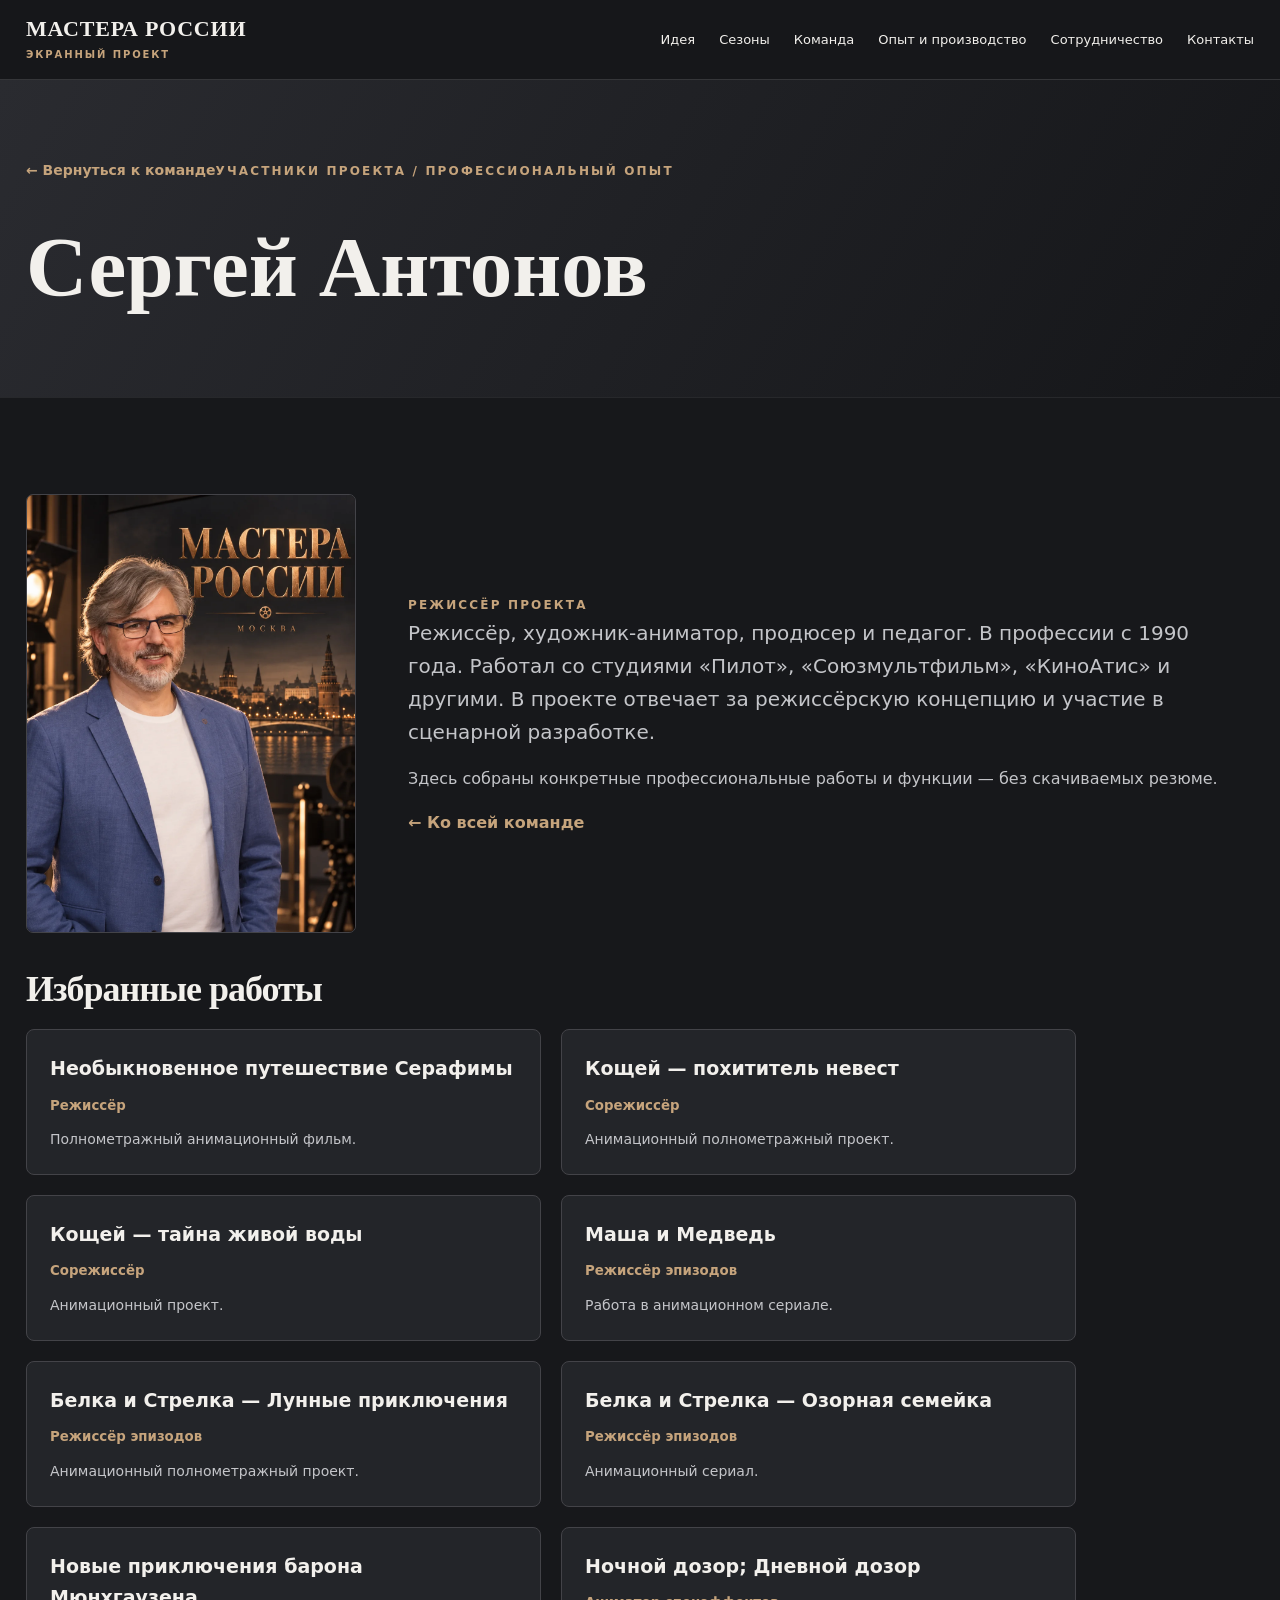
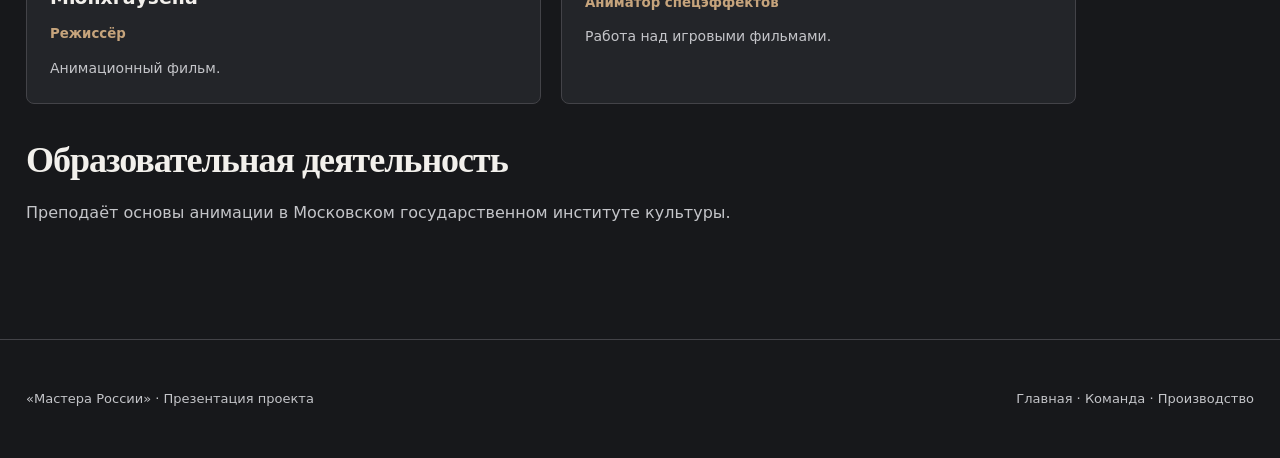
==== antonov.html @ 5db394ca "Initial commit" ====
<!doctype html><html lang="ru"><head><meta charset="utf-8"><meta name="viewport" content="width=device-width,initial-scale=1"><meta name="theme-color" content="#17181b"><meta name="description" content="Мастера России — многосезонный экранный проект о людях, командах и будущем России."><title>Сергей Антонов | Мастера России</title><link rel="stylesheet" href="style.css"></head><body><header class="header"><div class="wrap header-inner"><a class="logo" href="index.html">МАСТЕРА РОССИИ<small>ЭКРАННЫЙ ПРОЕКТ</small></a><button class="menu" type="button" aria-expanded="false" aria-label="Открыть меню">☰ Меню</button><nav class="navlinks" aria-label="Разделы сайта"><a href="index.html#idea">Идея</a><a href="index.html#seasons">Сезоны</a><a href="index.html#team">Команда</a><a href="production.html">Опыт и производство</a><a href="index.html#collaboration">Сотрудничество</a><a href="index.html#contacts">Контакты</a></nav></div></header><main><section class="page-head"><div class="wrap"><a class="back" href="index.html#team">← Вернуться к команде</a><span class="eyebrow">Участники проекта / Профессиональный опыт</span><h1>Сергей Антонов</h1></div></section><section class="section"><div class="wrap"><div class="biohero"><img src="assets/antonov.webp" alt="Сергей Антонов"><div><span class="eyebrow">Режиссёр проекта</span><p class="lead">Режиссёр, художник-аниматор, продюсер и педагог. В профессии с 1990 года. Работал со студиями «Пилот», «Союзмультфильм», «КиноАтис» и другими. В проекте отвечает за режиссёрскую концепцию и участие в сценарной разработке.</p><p>Здесь собраны конкретные профессиональные работы и функции — без скачиваемых резюме.</p><a href="index.html#team" class="textlink">← Ко всей команде</a></div></div><div class="biobody"><h2>Избранные работы</h2><div class="credits"><article class="credit"><h3>Необыкновенное путешествие Серафимы</h3><small>Режиссёр</small><p>Полнометражный анимационный фильм.</p></article><article class="credit"><h3>Кощей — похититель невест</h3><small>Сорежиссёр</small><p>Анимационный полнометражный проект.</p></article><article class="credit"><h3>Кощей — тайна живой воды</h3><small>Сорежиссёр</small><p>Анимационный проект.</p></article><article class="credit"><h3>Маша и Медведь</h3><small>Режиссёр эпизодов</small><p>Работа в анимационном сериале.</p></article><article class="credit"><h3>Белка и Стрелка — Лунные приключения</h3><small>Режиссёр эпизодов</small><p>Анимационный полнометражный проект.</p></article><article class="credit"><h3>Белка и Стрелка — Озорная семейка</h3><small>Режиссёр эпизодов</small><p>Анимационный сериал.</p></article><article class="credit"><h3>Новые приключения барона Мюнхгаузена</h3><small>Режиссёр</small><p>Анимационный фильм.</p></article><article class="credit"><h3>Ночной дозор; Дневной дозор</h3><small>Аниматор спецэффектов</small><p>Работа над игровыми фильмами.</p></article></div><h2>Образовательная деятельность</h2><p>Преподаёт основы анимации в Московском государственном институте культуры.</p></div></div></section></main><footer class="footer"><div class="wrap"><span>«Мастера России» · Презентация проекта</span><span><a href="index.html">Главная</a> · <a href="index.html#team">Команда</a> · <a href="production.html">Производство</a></span></div></footer><script src="script.js"></script></body></html>
---- style.css ----
:root{--bg:#17181b;--deep:#101114;--card:#222428;--line:#434348;--text:#f2f0ec;--muted:#c4c5c9;--bronze:#c6a47c;--silver:#c9cdd2;--max:1240px}*{box-sizing:border-box}html{scroll-behavior:smooth}body{margin:0;background:var(--bg);color:var(--text);font:16px/1.65 system-ui,-apple-system,"Segoe UI",Arial,sans-serif}a{color:inherit;text-decoration:none}button{font:inherit}img{display:block;max-width:100%}.wrap{width:min(var(--max),calc(100% - 52px));margin-inline:auto}p{margin:0 0 17px;color:var(--muted)}h1,h2,h3{margin:0;font-weight:650}h1,h2,.name,.display{font-family:Georgia,"Times New Roman",serif}h2{font-size:clamp(34px,5vw,62px);line-height:1.09;letter-spacing:-.028em;margin:10px 0 22px}.eyebrow{color:var(--bronze);font-weight:750;letter-spacing:.18em;text-transform:uppercase;font-size:12px}.header{position:sticky;top:0;z-index:30;background:#17181bf2;backdrop-filter:blur(15px);border-bottom:1px solid #ffffff22}.header-inner{display:flex;align-items:center;justify-content:space-between;min-height:79px;gap:22px}.logo{font:750 22px/1.1 Georgia,serif;letter-spacing:.035em}.logo small{display:block;font:600 10px/1.4 system-ui,sans-serif;letter-spacing:.19em;color:var(--bronze);margin-top:7px}.navlinks{display:flex;gap:24px;align-items:center;font-size:13px}.navlinks a:hover,.textlink:hover{color:var(--bronze)}.menu{display:none;background:transparent;border:1px solid #777;color:#fff;padding:9px 14px;border-radius:5px}.hero{min-height:700px;display:grid;align-items:center;position:relative;background:linear-gradient(90deg,rgba(14,15,18,.96) 0%,rgba(14,15,18,.85) 51%,rgba(14,15,18,.55)),url('assets/cover.webp') center 41%/cover}.hero-content{padding:110px 0 120px;max-width:900px}.hero h1{font-size:clamp(65px,10vw,146px);line-height:.91;letter-spacing:-.055em;margin:25px 0 36px}.motto{font:500 clamp(27px,4vw,49px)/1.18 Georgia,serif;max-width:900px}.hero-sub{max-width:780px;margin-top:24px;font-size:18px}.buttons{display:flex;gap:12px;flex-wrap:wrap;margin-top:29px}.btn{display:inline-flex;align-items:center;justify-content:center;padding:13px 23px;border:1px solid var(--bronze);border-radius:4px;background:var(--bronze);color:#151516;font-weight:750;font-size:14px}.btn.ghost{background:transparent;color:var(--text)}.btn:hover{filter:brightness(1.12)}.section{padding:96px 0;border-top:1px solid #ffffff12}.section.dark{background:var(--deep)}.intro{max-width:880px;font-size:clamp(18px,2vw,23px);line-height:1.62}.three{display:grid;grid-template-columns:repeat(3,minmax(0,1fr));gap:20px;margin-top:38px}.panel{padding:27px;background:var(--card);border:1px solid var(--line);border-radius:8px}.panel h3{font-size:22px;margin-bottom:12px;line-height:1.25}.panel .n{font:24px Georgia,serif;color:var(--bronze);margin-bottom:18px}.section-top{max-width:850px;margin-bottom:32px}.linkline{margin-top:23px}.textlink{color:var(--bronze);font-weight:700}.idea-layout{display:grid;grid-template-columns:1.15fr .85fr;gap:60px;align-items:center}.concept-visual{max-width:430px;margin-inline:auto}.concept-visual img{width:100%;height:auto;border:1px solid #555;border-radius:8px}.caption{font-size:12px;color:#aeb1b6;margin-top:10px}.team{display:grid;grid-template-columns:repeat(3,minmax(0,1fr));gap:22px}.member{background:var(--card);border:1px solid var(--line);border-radius:9px;overflow:hidden;display:flex;flex-direction:column}.member picture img,.member>img{width:100%;height:auto;aspect-ratio:3/4;object-fit:contain;background:#292b30}.member-body{padding:23px;display:flex;flex-direction:column;flex:1}.member .name{font-size:27px;line-height:1.1;margin:7px 0 12px}.member .role{font-size:12px;font-weight:750;letter-spacing:.05em;text-transform:uppercase;color:var(--bronze)}.member p{font-size:14px;flex:1}.member a{color:var(--bronze);font-weight:750;margin-top:9px}.avatar-empty{aspect-ratio:3/4;background:radial-gradient(ellipse at 50% 23%,#424449,#24262a 65%);display:flex;justify-content:center;align-items:center;color:#c1c1c3;font:italic 60px Georgia,serif}.experience{display:grid;grid-template-columns:1fr 1fr;gap:22px}.detail{padding:26px;background:#222428;border:1px solid var(--line);border-radius:8px}.detail h3{margin:0 0 12px;font-size:23px}.collab{border-left:3px solid var(--bronze);padding-left:25px;font-size:22px;max-width:810px}.footer{padding:48px 0;border-top:1px solid var(--line);color:var(--muted);font-size:13px}.footer .wrap{display:flex;justify-content:space-between;gap:20px;flex-wrap:wrap}.page-head{background:linear-gradient(120deg,#2a2b30,#151619);padding:77px 0 70px}.page-head h1{font-size:clamp(46px,7vw,85px);line-height:1.03;margin:15px 0}.back{font-weight:700;color:var(--bronze);font-size:14px;display:inline-block;margin-bottom:27px}.biohero{display:grid;grid-template-columns:330px 1fr;gap:52px;align-items:center}.biohero img{width:100%;height:auto;border:1px solid var(--line);border-radius:7px}.biohero .lead{font-size:20px;max-width:800px}.biobody{max-width:1050px}.biobody h2{font-size:36px;margin:37px 0 20px}.biobody li{color:var(--muted);margin:8px 0}.biobody ul{padding-left:22px}.credits{display:grid;grid-template-columns:1fr 1fr;gap:20px}.credit{padding:23px;border:1px solid var(--line);border-radius:8px;background:#232529}.credit h3{font-size:19px;margin:0 0 7px}.credit small{color:var(--bronze);font-weight:650}.credit p{font-size:14px;margin:10px 0 0}.wide-slide{display:block;width:min(560px,100%);height:auto;margin:32px auto;border-radius:7px;border:1px solid #4b4c50}.production-placeholder{border:1px dashed #8c795f;background:#242326;padding:36px;border-radius:8px;margin-top:25px}.production-placeholder h3{margin-bottom:10px}.rail{display:flex;gap:20px;overflow-x:auto;scroll-snap-type:x mandatory;padding-bottom:15px}.rail a{flex:0 0 min(320px,75vw);scroll-snap-align:start}.rail img{height:auto;width:100%;border-radius:6px;border:1px solid #555}.rail span{display:block;font-size:13px;color:var(--muted);margin-top:8px}table{border-collapse:collapse;width:100%}td,th{text-align:left;border-bottom:1px solid var(--line);padding:17px 8px;vertical-align:top}th{color:var(--bronze)}td{color:var(--muted)}@media(max-width:950px){.team{grid-template-columns:repeat(2,minmax(0,1fr))}.idea-layout,.biohero{grid-template-columns:1fr}.biohero img{max-width:350px}.three{grid-template-columns:1fr}.hero{min-height:630px}}@media(max-width:720px){.wrap{width:calc(100% - 34px)}.header-inner{min-height:72px}.logo{font-size:18px}.menu{display:block}.navlinks{display:none;position:absolute;top:72px;left:0;right:0;padding:22px;background:#202124;flex-direction:column;align-items:stretch;border-bottom:1px solid var(--line)}.navlinks.open{display:flex}.section{padding:60px 0}.hero{min-height:620px;background-position:center}.hero-content{padding:85px 0}.hero h1{font-size:clamp(52px,15vw,78px)}.motto{font-size:clamp(25px,6.5vw,38px)}.team,.experience,.credits{grid-template-columns:1fr}.team{max-width:500px;margin:auto}.member-body{padding:21px}.page-head{padding:52px 0}.biohero{gap:24px}.collab{font-size:19px}}@media(prefers-reduced-motion:reduce){html{scroll-behavior:auto}}
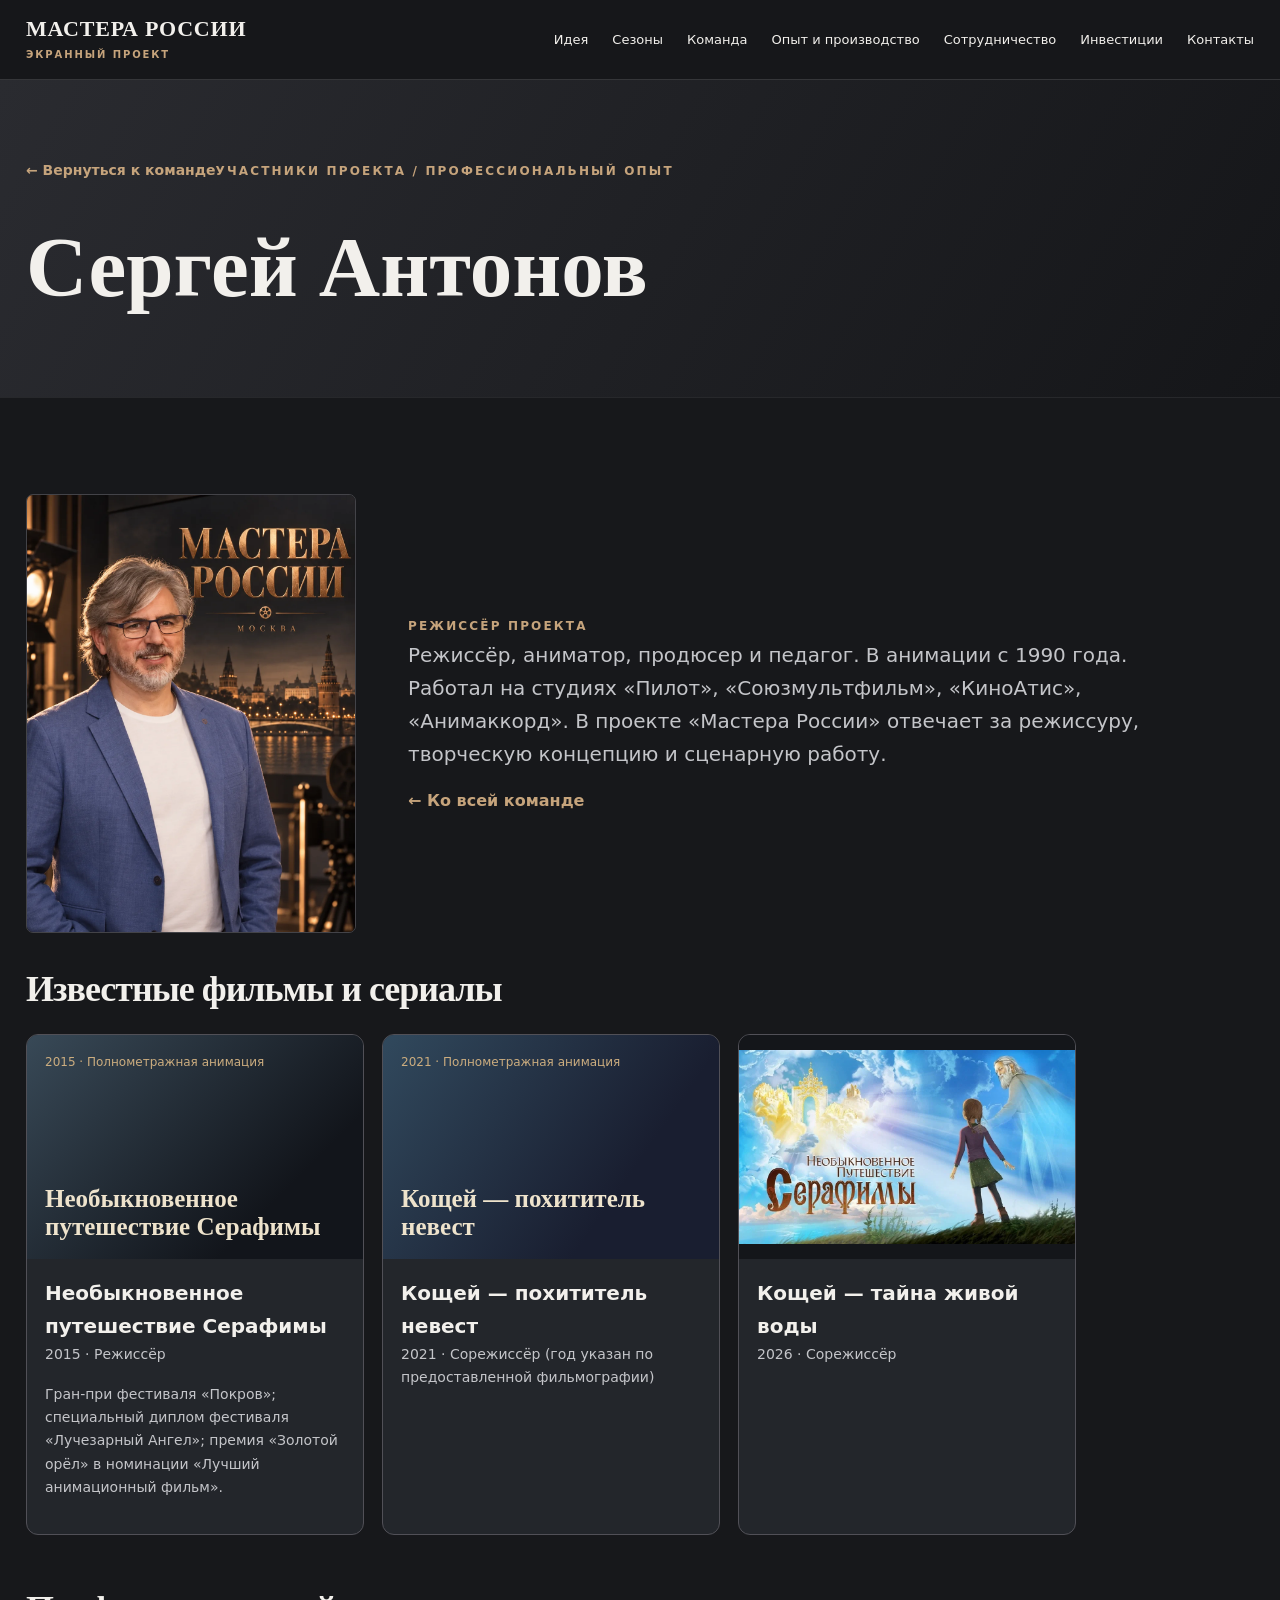
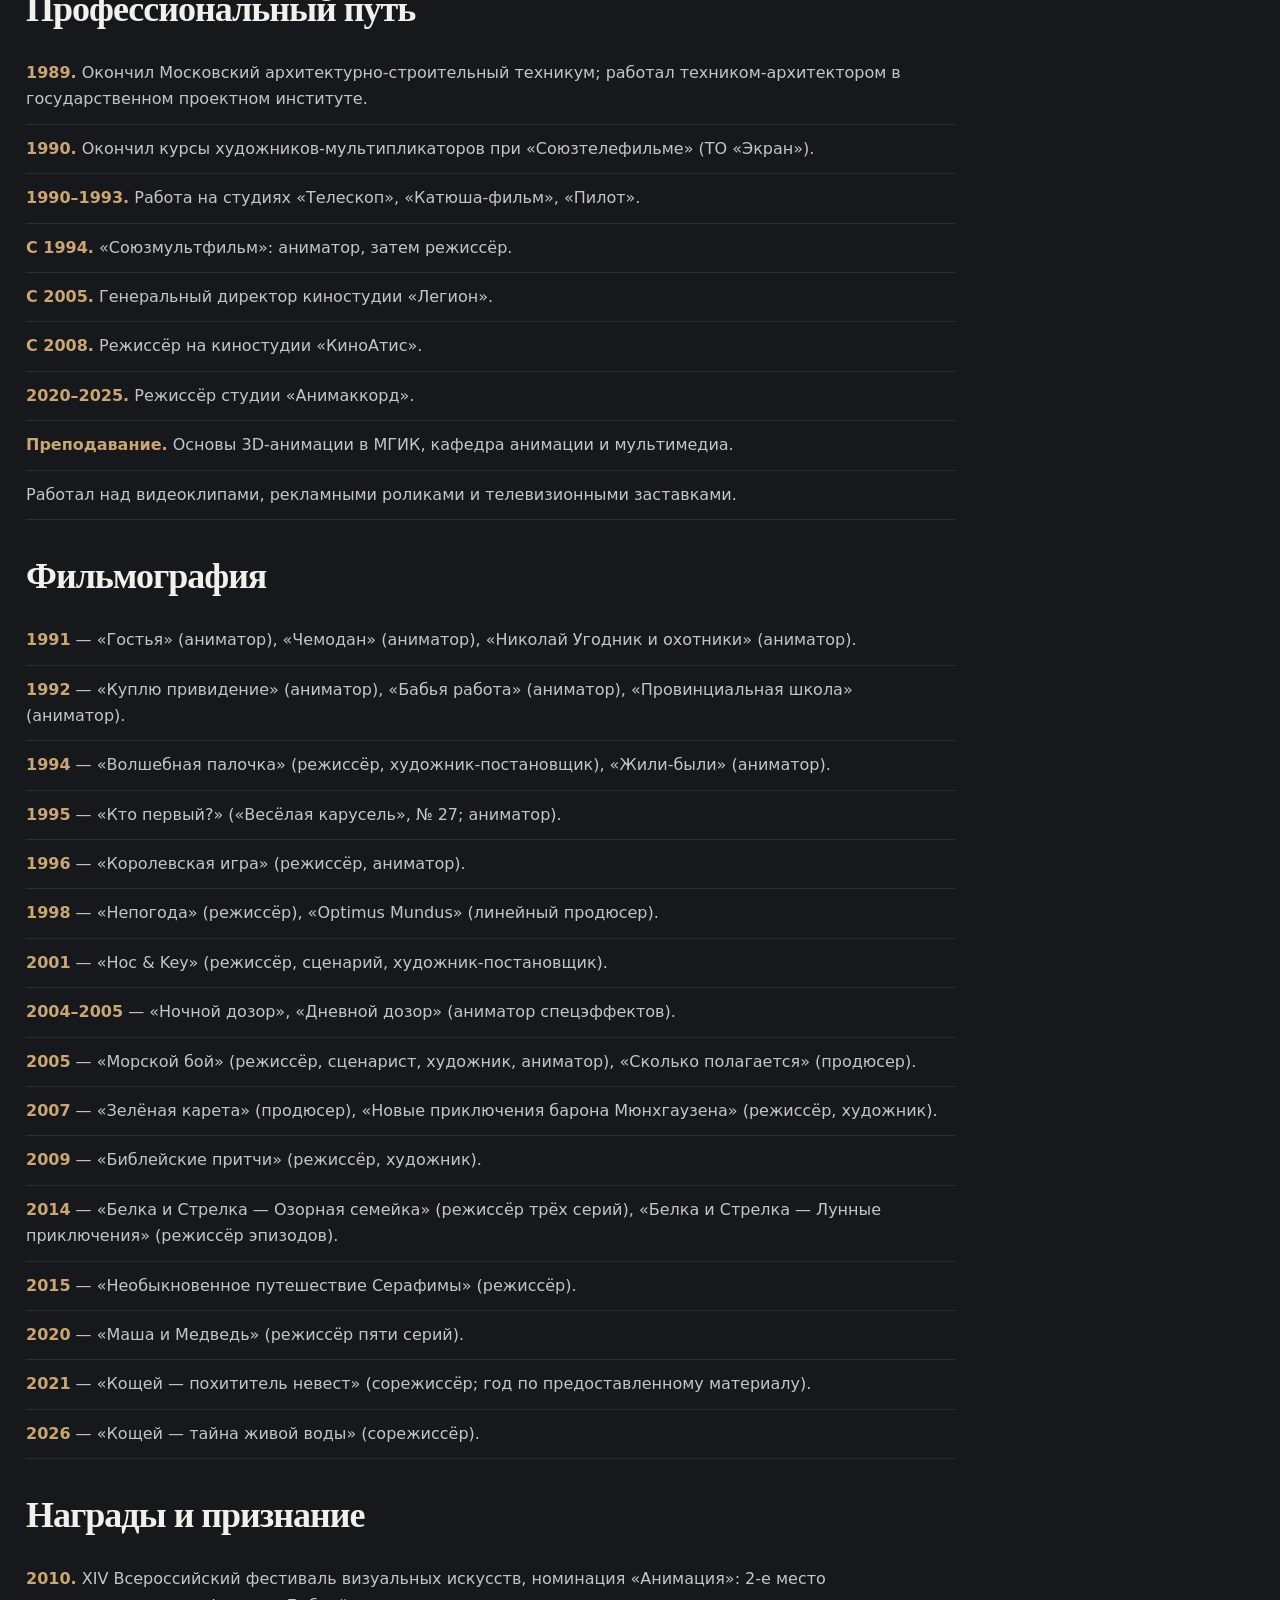
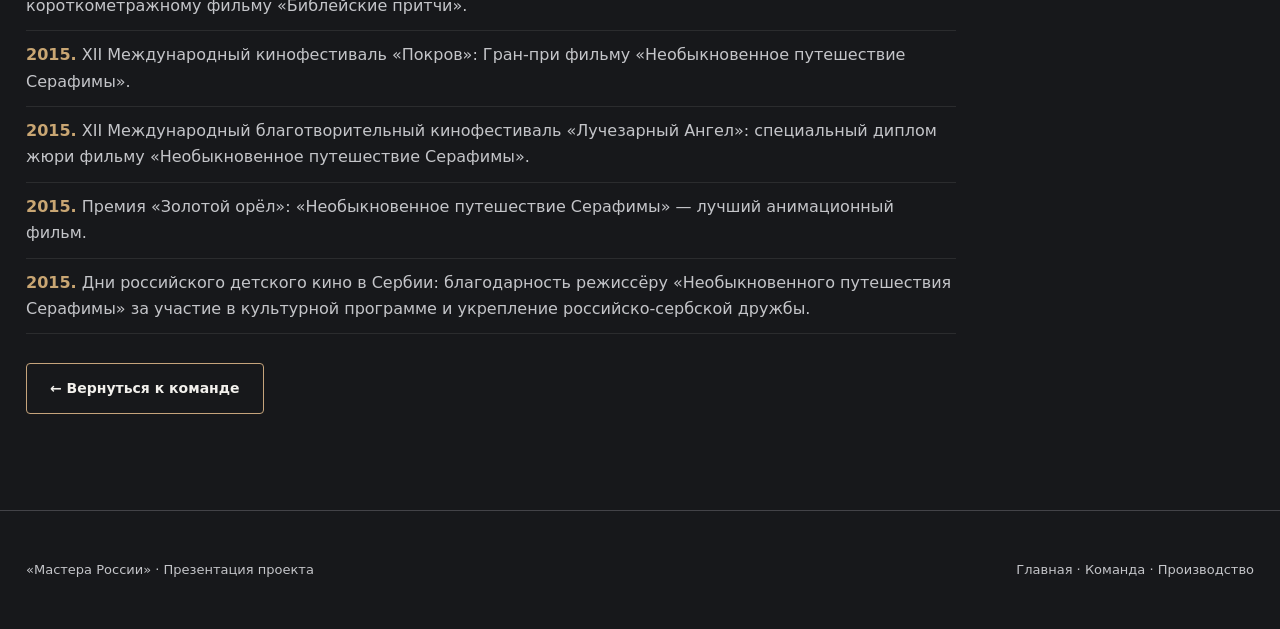
==== commit 05585bda: "v6" ====
--- a/antonov.html
+++ b/antonov.html
@@ -1 +1,32 @@
-<!doctype html><html lang="ru"><head><meta charset="utf-8"><meta name="viewport" content="width=device-width,initial-scale=1"><meta name="theme-color" content="#17181b"><meta name="description" content="Мастера России — многосезонный экранный проект о людях, командах и будущем России."><title>Сергей Антонов | Мастера России</title><link rel="stylesheet" href="style.css"></head><body><header class="header"><div class="wrap header-inner"><a class="logo" href="index.html">МАСТЕРА РОССИИ<small>ЭКРАННЫЙ ПРОЕКТ</small></a><button class="menu" type="button" aria-expanded="false" aria-label="Открыть меню">☰ Меню</button><nav class="navlinks" aria-label="Разделы сайта"><a href="index.html#idea">Идея</a><a href="index.html#seasons">Сезоны</a><a href="index.html#team">Команда</a><a href="production.html">Опыт и производство</a><a href="index.html#collaboration">Сотрудничество</a><a href="index.html#contacts">Контакты</a></nav></div></header><main><section class="page-head"><div class="wrap"><a class="back" href="index.html#team">← Вернуться к команде</a><span class="eyebrow">Участники проекта / Профессиональный опыт</span><h1>Сергей Антонов</h1></div></section><section class="section"><div class="wrap"><div class="biohero"><img src="assets/antonov.webp" alt="Сергей Антонов"><div><span class="eyebrow">Режиссёр проекта</span><p class="lead">Режиссёр, художник-аниматор, продюсер и педагог. В профессии с 1990 года. Работал со студиями «Пилот», «Союзмультфильм», «КиноАтис» и другими. В проекте отвечает за режиссёрскую концепцию и участие в сценарной разработке.</p><p>Здесь собраны конкретные профессиональные работы и функции — без скачиваемых резюме.</p><a href="index.html#team" class="textlink">← Ко всей команде</a></div></div><div class="biobody"><h2>Избранные работы</h2><div class="credits"><article class="credit"><h3>Необыкновенное путешествие Серафимы</h3><small>Режиссёр</small><p>Полнометражный анимационный фильм.</p></article><article class="credit"><h3>Кощей — похититель невест</h3><small>Сорежиссёр</small><p>Анимационный полнометражный проект.</p></article><article class="credit"><h3>Кощей — тайна живой воды</h3><small>Сорежиссёр</small><p>Анимационный проект.</p></article><article class="credit"><h3>Маша и Медведь</h3><small>Режиссёр эпизодов</small><p>Работа в анимационном сериале.</p></article><article class="credit"><h3>Белка и Стрелка — Лунные приключения</h3><small>Режиссёр эпизодов</small><p>Анимационный полнометражный проект.</p></article><article class="credit"><h3>Белка и Стрелка — Озорная семейка</h3><small>Режиссёр эпизодов</small><p>Анимационный сериал.</p></article><article class="credit"><h3>Новые приключения барона Мюнхгаузена</h3><small>Режиссёр</small><p>Анимационный фильм.</p></article><article class="credit"><h3>Ночной дозор; Дневной дозор</h3><small>Аниматор спецэффектов</small><p>Работа над игровыми фильмами.</p></article></div><h2>Образовательная деятельность</h2><p>Преподаёт основы анимации в Московском государственном институте культуры.</p></div></div></section></main><footer class="footer"><div class="wrap"><span>«Мастера России» · Презентация проекта</span><span><a href="index.html">Главная</a> · <a href="index.html#team">Команда</a> · <a href="production.html">Производство</a></span></div></footer><script src="script.js"></script></body></html>+<!DOCTYPE html>
+
+<html lang="ru"><head><meta charset="utf-8"/><meta content="width=device-width,initial-scale=1" name="viewport"/><meta content="#17181b" name="theme-color"/><meta content="Мастера России — многосезонный экранный проект о людях, командах и будущем России." name="description"/><title>Сергей Антонов | Мастера России</title><link href="style.css" rel="stylesheet"/></head><body><header class="header"><div class="wrap header-inner"><a class="logo" href="index.html">МАСТЕРА РОССИИ<small>ЭКРАННЫЙ ПРОЕКТ</small></a><button aria-expanded="false" aria-label="Открыть меню" class="menu" type="button">☰ Меню</button><nav aria-label="Разделы сайта" class="navlinks"><a href="index.html#idea">Идея</a><a href="index.html#seasons">Сезоны</a><a href="index.html#team">Команда</a><a href="production.html">Опыт и производство</a><a href="index.html#collaboration">Сотрудничество</a><a href="investment.html">Инвестиции</a><a href="index.html#contacts">Контакты</a></nav></div></header><main><section class="page-head"><div class="wrap"><a class="back" href="index.html#team">← Вернуться к команде</a><span class="eyebrow">Участники проекта / Профессиональный опыт</span><h1>Сергей Антонов</h1></div></section><section class="section"><div class="wrap"><div class="biohero"><img alt="Сергей Антонов" src="assets/antonov.webp"/><div><span class="eyebrow">Режиссёр проекта</span><p class="lead">Режиссёр, аниматор, продюсер и педагог. В анимации с 1990 года. Работал на студиях «Пилот», «Союзмультфильм», «КиноАтис», «Анимаккорд». В проекте «Мастера России» отвечает за режиссуру, творческую концепцию и сценарную работу.</p><a class="textlink" href="index.html#team">← Ко всей команде</a></div></div><div class="biobody">
+<h2>Известные фильмы и сериалы</h2>
+<div class="feature-films">
+<article class="feature-film film-illustrated"><div class="film-cover film-cover-text"><span>2015 · Полнометражная анимация</span><strong>Необыкновенное путешествие Серафимы</strong></div><div class="film-copy"><h3>Необыкновенное путешествие Серафимы</h3><p>2015 · Режиссёр</p><p>Гран-при фестиваля «Покров»; специальный диплом фестиваля «Лучезарный Ангел»; премия «Золотой орёл» в номинации «Лучший анимационный фильм».</p></div></article>
+<article class="feature-film film-illustrated"><div class="film-cover film-cover-text alternate"><span>2021 · Полнометражная анимация</span><strong>Кощей — похититель невест</strong></div><div class="film-copy"><h3>Кощей — похититель невест</h3><p>2021 · Сорежиссёр (год указан по предоставленной фильмографии)</p></div></article>
+<article class="feature-film"><img alt="Кощей — тайна живой воды, изображение из материалов Сергея Антонова" class="film-cover" loading="lazy" src="assets/koschey-water.webp"/><div class="film-copy"><h3>Кощей — тайна живой воды</h3><p>2026 · Сорежиссёр</p></div></article>
+</div>
+<h2>Профессиональный путь</h2><div class="career"><p><b>1989.</b> Окончил Московский архитектурно-строительный техникум; работал техником-архитектором в государственном проектном институте.</p><p><b>1990.</b> Окончил курсы художников-мультипликаторов при «Союзтелефильме» (ТО «Экран»).</p><p><b>1990–1993.</b> Работа на студиях «Телескоп», «Катюша-фильм», «Пилот».</p><p><b>С 1994.</b> «Союзмультфильм»: аниматор, затем режиссёр.</p><p><b>С 2005.</b> Генеральный директор киностудии «Легион».</p><p><b>С 2008.</b> Режиссёр на киностудии «КиноАтис».</p><p><b>2020–2025.</b> Режиссёр студии «Анимаккорд».</p><p><b>Преподавание.</b> Основы 3D-анимации в МГИК, кафедра анимации и мультимедиа.</p><p>Работал над видеоклипами, рекламными роликами и телевизионными заставками.</p></div>
+<h2>Фильмография</h2>
+<div class="filmography">
+<p><b>1991</b> — «Гостья» (аниматор), «Чемодан» (аниматор), «Николай Угодник и охотники» (аниматор).</p>
+<p><b>1992</b> — «Куплю привидение» (аниматор), «Бабья работа» (аниматор), «Провинциальная школа» (аниматор).</p>
+<p><b>1994</b> — «Волшебная палочка» (режиссёр, художник-постановщик), «Жили-были» (аниматор).</p>
+<p><b>1995</b> — «Кто первый?» («Весёлая карусель», № 27; аниматор).</p>
+<p><b>1996</b> — «Королевская игра» (режиссёр, аниматор).</p>
+<p><b>1998</b> — «Непогода» (режиссёр), «Optimus Mundus» (линейный продюсер).</p>
+<p><b>2001</b> — «Hoc &amp; Key» (режиссёр, сценарий, художник-постановщик).</p>
+<p><b>2004–2005</b> — «Ночной дозор», «Дневной дозор» (аниматор спецэффектов).</p>
+<p><b>2005</b> — «Морской бой» (режиссёр, сценарист, художник, аниматор), «Сколько полагается» (продюсер).</p>
+<p><b>2007</b> — «Зелёная карета» (продюсер), «Новые приключения барона Мюнхгаузена» (режиссёр, художник).</p>
+<p><b>2009</b> — «Библейские притчи» (режиссёр, художник).</p>
+<p><b>2014</b> — «Белка и Стрелка — Озорная семейка» (режиссёр трёх серий), «Белка и Стрелка — Лунные приключения» (режиссёр эпизодов).</p>
+<p><b>2015</b> — «Необыкновенное путешествие Серафимы» (режиссёр).</p>
+<p><b>2020</b> — «Маша и Медведь» (режиссёр пяти серий).</p>
+<p><b>2021</b> — «Кощей — похититель невест» (сорежиссёр; год по предоставленному материалу).</p>
+<p><b>2026</b> — «Кощей — тайна живой воды» (сорежиссёр).</p>
+</div>
+<h2>Награды и признание</h2><div class="awards"><p><b>2010.</b> XIV Всероссийский фестиваль визуальных искусств, номинация «Анимация»: 2-е место короткометражному фильму «Библейские притчи».</p><p><b>2015.</b> XII Международный кинофестиваль «Покров»: Гран-при фильму «Необыкновенное путешествие Серафимы».</p><p><b>2015.</b> XII Международный благотворительный кинофестиваль «Лучезарный Ангел»: специальный диплом жюри фильму «Необыкновенное путешествие Серафимы».</p><p><b>2015.</b> Премия «Золотой орёл»: «Необыкновенное путешествие Серафимы» — лучший анимационный фильм.</p><p><b>2015.</b> Дни российского детского кино в Сербии: благодарность режиссёру «Необыкновенного путешествия Серафимы» за участие в культурной программе и укрепление российско-сербской дружбы.</p></div>
+<div class="buttons"><a class="btn ghost" href="index.html#team">← Вернуться к команде</a></div>
+</div></div></section></main><footer class="footer"><div class="wrap"><span>«Мастера России» · Презентация проекта</span><span><a href="index.html">Главная</a> · <a href="index.html#team">Команда</a> · <a href="production.html">Производство</a></span></div></footer><script src="script.js"></script></body></html>
--- a/style.css
+++ b/style.css
@@ -1,2 +1,8 @@
 
 :root{--bg:#17181b;--deep:#101114;--card:#222428;--line:#434348;--text:#f2f0ec;--muted:#c4c5c9;--bronze:#c6a47c;--silver:#c9cdd2;--max:1240px}*{box-sizing:border-box}html{scroll-behavior:smooth}body{margin:0;background:var(--bg);color:var(--text);font:16px/1.65 system-ui,-apple-system,"Segoe UI",Arial,sans-serif}a{color:inherit;text-decoration:none}button{font:inherit}img{display:block;max-width:100%}.wrap{width:min(var(--max),calc(100% - 52px));margin-inline:auto}p{margin:0 0 17px;color:var(--muted)}h1,h2,h3{margin:0;font-weight:650}h1,h2,.name,.display{font-family:Georgia,"Times New Roman",serif}h2{font-size:clamp(34px,5vw,62px);line-height:1.09;letter-spacing:-.028em;margin:10px 0 22px}.eyebrow{color:var(--bronze);font-weight:750;letter-spacing:.18em;text-transform:uppercase;font-size:12px}.header{position:sticky;top:0;z-index:30;background:#17181bf2;backdrop-filter:blur(15px);border-bottom:1px solid #ffffff22}.header-inner{display:flex;align-items:center;justify-content:space-between;min-height:79px;gap:22px}.logo{font:750 22px/1.1 Georgia,serif;letter-spacing:.035em}.logo small{display:block;font:600 10px/1.4 system-ui,sans-serif;letter-spacing:.19em;color:var(--bronze);margin-top:7px}.navlinks{display:flex;gap:24px;align-items:center;font-size:13px}.navlinks a:hover,.textlink:hover{color:var(--bronze)}.menu{display:none;background:transparent;border:1px solid #777;color:#fff;padding:9px 14px;border-radius:5px}.hero{min-height:700px;display:grid;align-items:center;position:relative;background:linear-gradient(90deg,rgba(14,15,18,.96) 0%,rgba(14,15,18,.85) 51%,rgba(14,15,18,.55)),url('assets/cover.webp') center 41%/cover}.hero-content{padding:110px 0 120px;max-width:900px}.hero h1{font-size:clamp(65px,10vw,146px);line-height:.91;letter-spacing:-.055em;margin:25px 0 36px}.motto{font:500 clamp(27px,4vw,49px)/1.18 Georgia,serif;max-width:900px}.hero-sub{max-width:780px;margin-top:24px;font-size:18px}.buttons{display:flex;gap:12px;flex-wrap:wrap;margin-top:29px}.btn{display:inline-flex;align-items:center;justify-content:center;padding:13px 23px;border:1px solid var(--bronze);border-radius:4px;background:var(--bronze);color:#151516;font-weight:750;font-size:14px}.btn.ghost{background:transparent;color:var(--text)}.btn:hover{filter:brightness(1.12)}.section{padding:96px 0;border-top:1px solid #ffffff12}.section.dark{background:var(--deep)}.intro{max-width:880px;font-size:clamp(18px,2vw,23px);line-height:1.62}.three{display:grid;grid-template-columns:repeat(3,minmax(0,1fr));gap:20px;margin-top:38px}.panel{padding:27px;background:var(--card);border:1px solid var(--line);border-radius:8px}.panel h3{font-size:22px;margin-bottom:12px;line-height:1.25}.panel .n{font:24px Georgia,serif;color:var(--bronze);margin-bottom:18px}.section-top{max-width:850px;margin-bottom:32px}.linkline{margin-top:23px}.textlink{color:var(--bronze);font-weight:700}.idea-layout{display:grid;grid-template-columns:1.15fr .85fr;gap:60px;align-items:center}.concept-visual{max-width:430px;margin-inline:auto}.concept-visual img{width:100%;height:auto;border:1px solid #555;border-radius:8px}.caption{font-size:12px;color:#aeb1b6;margin-top:10px}.team{display:grid;grid-template-columns:repeat(3,minmax(0,1fr));gap:22px}.member{background:var(--card);border:1px solid var(--line);border-radius:9px;overflow:hidden;display:flex;flex-direction:column}.member picture img,.member>img{width:100%;height:auto;aspect-ratio:3/4;object-fit:contain;background:#292b30}.member-body{padding:23px;display:flex;flex-direction:column;flex:1}.member .name{font-size:27px;line-height:1.1;margin:7px 0 12px}.member .role{font-size:12px;font-weight:750;letter-spacing:.05em;text-transform:uppercase;color:var(--bronze)}.member p{font-size:14px;flex:1}.member a{color:var(--bronze);font-weight:750;margin-top:9px}.avatar-empty{aspect-ratio:3/4;background:radial-gradient(ellipse at 50% 23%,#424449,#24262a 65%);display:flex;justify-content:center;align-items:center;color:#c1c1c3;font:italic 60px Georgia,serif}.experience{display:grid;grid-template-columns:1fr 1fr;gap:22px}.detail{padding:26px;background:#222428;border:1px solid var(--line);border-radius:8px}.detail h3{margin:0 0 12px;font-size:23px}.collab{border-left:3px solid var(--bronze);padding-left:25px;font-size:22px;max-width:810px}.footer{padding:48px 0;border-top:1px solid var(--line);color:var(--muted);font-size:13px}.footer .wrap{display:flex;justify-content:space-between;gap:20px;flex-wrap:wrap}.page-head{background:linear-gradient(120deg,#2a2b30,#151619);padding:77px 0 70px}.page-head h1{font-size:clamp(46px,7vw,85px);line-height:1.03;margin:15px 0}.back{font-weight:700;color:var(--bronze);font-size:14px;display:inline-block;margin-bottom:27px}.biohero{display:grid;grid-template-columns:330px 1fr;gap:52px;align-items:center}.biohero img{width:100%;height:auto;border:1px solid var(--line);border-radius:7px}.biohero .lead{font-size:20px;max-width:800px}.biobody{max-width:1050px}.biobody h2{font-size:36px;margin:37px 0 20px}.biobody li{color:var(--muted);margin:8px 0}.biobody ul{padding-left:22px}.credits{display:grid;grid-template-columns:1fr 1fr;gap:20px}.credit{padding:23px;border:1px solid var(--line);border-radius:8px;background:#232529}.credit h3{font-size:19px;margin:0 0 7px}.credit small{color:var(--bronze);font-weight:650}.credit p{font-size:14px;margin:10px 0 0}.wide-slide{display:block;width:min(560px,100%);height:auto;margin:32px auto;border-radius:7px;border:1px solid #4b4c50}.production-placeholder{border:1px dashed #8c795f;background:#242326;padding:36px;border-radius:8px;margin-top:25px}.production-placeholder h3{margin-bottom:10px}.rail{display:flex;gap:20px;overflow-x:auto;scroll-snap-type:x mandatory;padding-bottom:15px}.rail a{flex:0 0 min(320px,75vw);scroll-snap-align:start}.rail img{height:auto;width:100%;border-radius:6px;border:1px solid #555}.rail span{display:block;font-size:13px;color:var(--muted);margin-top:8px}table{border-collapse:collapse;width:100%}td,th{text-align:left;border-bottom:1px solid var(--line);padding:17px 8px;vertical-align:top}th{color:var(--bronze)}td{color:var(--muted)}@media(max-width:950px){.team{grid-template-columns:repeat(2,minmax(0,1fr))}.idea-layout,.biohero{grid-template-columns:1fr}.biohero img{max-width:350px}.three{grid-template-columns:1fr}.hero{min-height:630px}}@media(max-width:720px){.wrap{width:calc(100% - 34px)}.header-inner{min-height:72px}.logo{font-size:18px}.menu{display:block}.navlinks{display:none;position:absolute;top:72px;left:0;right:0;padding:22px;background:#202124;flex-direction:column;align-items:stretch;border-bottom:1px solid var(--line)}.navlinks.open{display:flex}.section{padding:60px 0}.hero{min-height:620px;background-position:center}.hero-content{padding:85px 0}.hero h1{font-size:clamp(52px,15vw,78px)}.motto{font-size:clamp(25px,6.5vw,38px)}.team,.experience,.credits{grid-template-columns:1fr}.team{max-width:500px;margin:auto}.member-body{padding:21px}.page-head{padding:52px 0}.biohero{gap:24px}.collab{font-size:19px}}@media(prefers-reduced-motion:reduce){html{scroll-behavior:auto}}
+
+/* Antonov profile editorial layout */
+.feature-films{display:grid;grid-template-columns:repeat(3,minmax(0,1fr));gap:18px;margin:25px 0 55px}.feature-film{min-width:0;background:#23262b;border:1px solid #515057;border-radius:12px;overflow:hidden}.film-cover{width:100%;aspect-ratio:3/2;object-fit:contain;background:#14161a;display:block}.film-cover-text{padding:18px;background:linear-gradient(135deg,#384957,#12151b 74%);display:flex;flex-direction:column;justify-content:space-between;gap:14px;color:#eee3cc}.film-cover-text.alternate{background:linear-gradient(125deg,#31495d,#191e30 70%)}.film-cover-text span{font-size:12px;color:#ccad7f}.film-cover-text strong{font:600 clamp(19px,2vw,25px)/1.12 Georgia,serif}.film-copy{padding:18px}.film-copy h3{font-size:20px}.film-copy p{font-size:14px}.career,.filmography,.awards{max-width:930px}.career p,.filmography p,.awards p{border-bottom:1px solid #5555;padding:11px 0;margin:0}.filmography b,.career b,.awards b{color:#c9a673}.bio-note{font-size:13px;max-width:850px;margin-top:35px;color:#b8b8b8}@media(max-width:760px){.feature-films{grid-template-columns:1fr;max-width:500px}.film-cover{aspect-ratio:16/9}}
+
+/* Investment presentation */
+.investment-grid{display:grid;grid-template-columns:1.05fr .95fr;gap:22px;margin:32px 0}.investment-highlight{padding:33px;border:1px solid #9e7f59;background:linear-gradient(125deg,#302b27,#1d1e21);border-radius:10px}.investment-amount{font:600 clamp(42px,5vw,70px)/1.05 Georgia,serif;color:#e0c7a4;margin:16px 0}.investment-highlights{display:grid;gap:13px}.investment-highlights>div{border:1px solid #585451;background:#232427;border-radius:9px;padding:20px 24px;display:flex;flex-direction:column;gap:7px}.investment-highlights strong{font-size:24px;color:#e8d0ad}.investment-highlights span{color:#c2bfc0;font-size:14px}@media(max-width:720px){.investment-grid{grid-template-columns:1fr}.investment-highlight{padding:24px}}
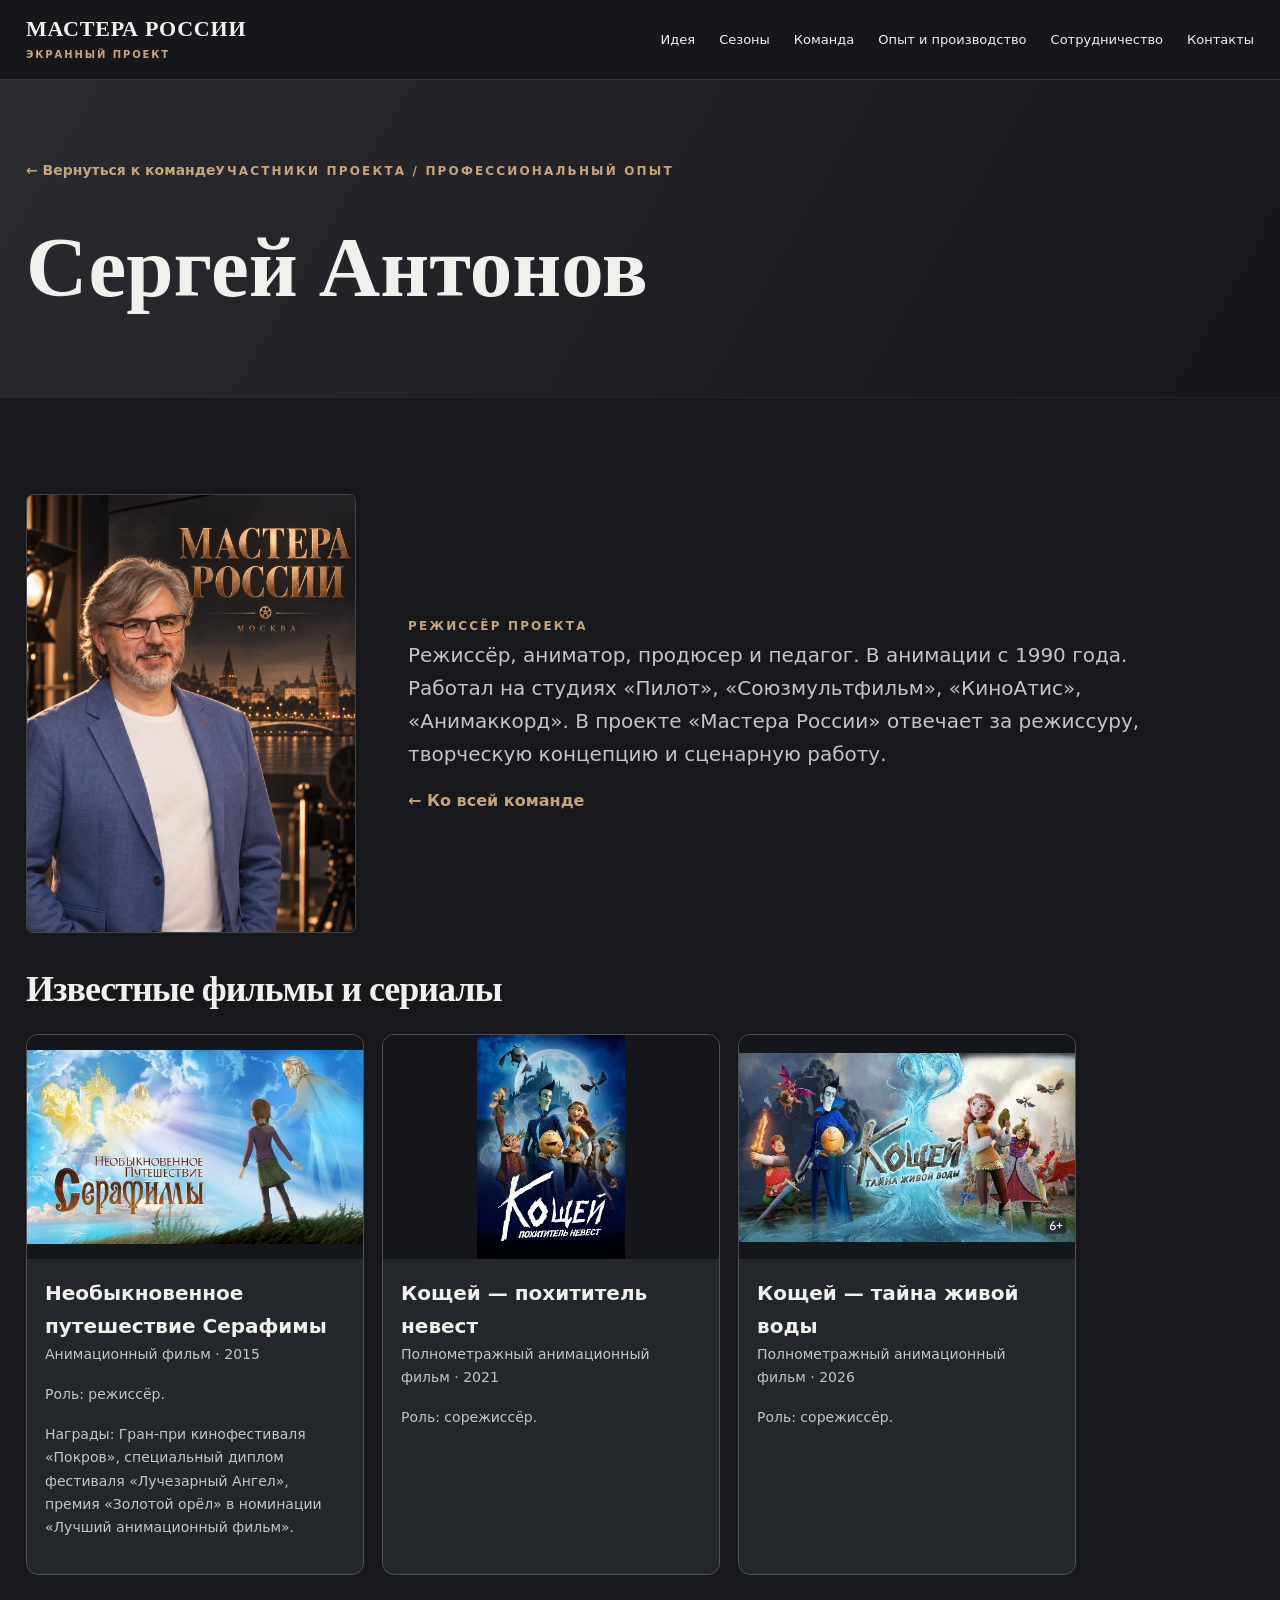
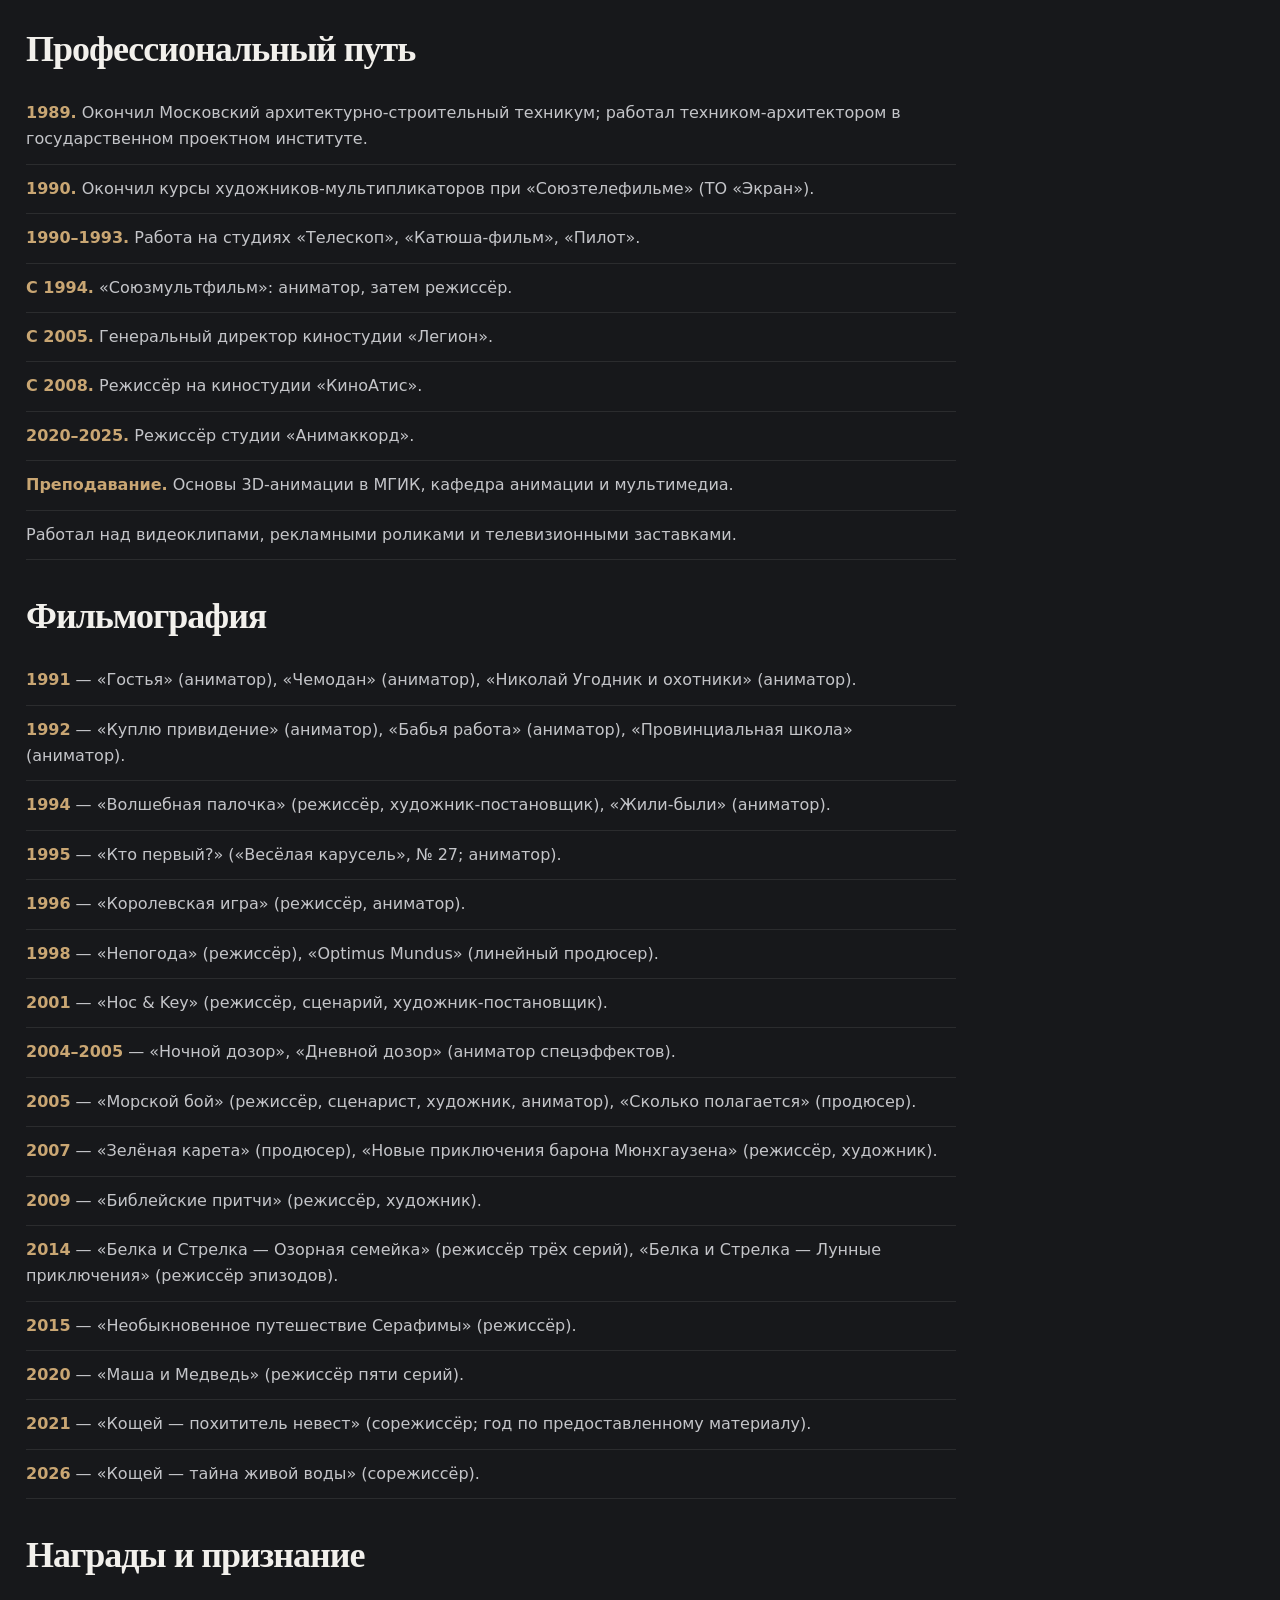
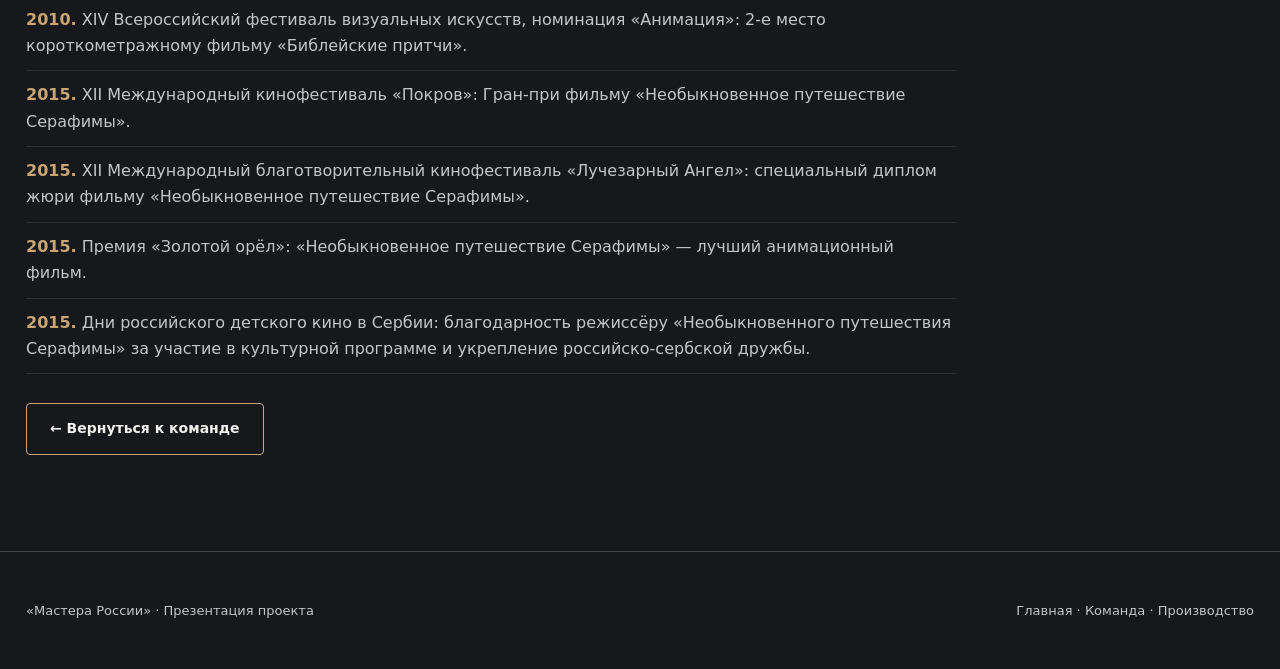
==== commit a69a0b59: "v6,1" ====
--- a/antonov.html
+++ b/antonov.html
@@ -1,11 +1,12 @@
 <!DOCTYPE html>
 
-<html lang="ru"><head><meta charset="utf-8"/><meta content="width=device-width,initial-scale=1" name="viewport"/><meta content="#17181b" name="theme-color"/><meta content="Мастера России — многосезонный экранный проект о людях, командах и будущем России." name="description"/><title>Сергей Антонов | Мастера России</title><link href="style.css" rel="stylesheet"/></head><body><header class="header"><div class="wrap header-inner"><a class="logo" href="index.html">МАСТЕРА РОССИИ<small>ЭКРАННЫЙ ПРОЕКТ</small></a><button aria-expanded="false" aria-label="Открыть меню" class="menu" type="button">☰ Меню</button><nav aria-label="Разделы сайта" class="navlinks"><a href="index.html#idea">Идея</a><a href="index.html#seasons">Сезоны</a><a href="index.html#team">Команда</a><a href="production.html">Опыт и производство</a><a href="index.html#collaboration">Сотрудничество</a><a href="investment.html">Инвестиции</a><a href="index.html#contacts">Контакты</a></nav></div></header><main><section class="page-head"><div class="wrap"><a class="back" href="index.html#team">← Вернуться к команде</a><span class="eyebrow">Участники проекта / Профессиональный опыт</span><h1>Сергей Антонов</h1></div></section><section class="section"><div class="wrap"><div class="biohero"><img alt="Сергей Антонов" src="assets/antonov.webp"/><div><span class="eyebrow">Режиссёр проекта</span><p class="lead">Режиссёр, аниматор, продюсер и педагог. В анимации с 1990 года. Работал на студиях «Пилот», «Союзмультфильм», «КиноАтис», «Анимаккорд». В проекте «Мастера России» отвечает за режиссуру, творческую концепцию и сценарную работу.</p><a class="textlink" href="index.html#team">← Ко всей команде</a></div></div><div class="biobody">
+<html lang="ru"><head><meta charset="utf-8"/><meta content="width=device-width,initial-scale=1" name="viewport"/><meta content="#17181b" name="theme-color"/><meta content="Мастера России — многосезонный экранный проект о людях, командах и будущем России." name="description"/><title>Сергей Антонов | Мастера России</title><link href="style.css" rel="stylesheet"/></head><body><header class="header"><div class="wrap header-inner"><a class="logo" href="index.html">МАСТЕРА РОССИИ<small>ЭКРАННЫЙ ПРОЕКТ</small></a><button aria-expanded="false" aria-label="Открыть меню" class="menu" type="button">☰ Меню</button><nav aria-label="Разделы сайта" class="navlinks"><a href="index.html#idea">Идея</a><a href="index.html#seasons">Сезоны</a><a href="index.html#team">Команда</a><a href="production.html">Опыт и производство</a><a href="index.html#collaboration">Сотрудничество</a><a href="index.html#contacts">Контакты</a></nav></div></header><main><section class="page-head"><div class="wrap"><a class="back" href="index.html#team">← Вернуться к команде</a><span class="eyebrow">Участники проекта / Профессиональный опыт</span><h1>Сергей Антонов</h1></div></section><section class="section"><div class="wrap"><div class="biohero"><img alt="Сергей Антонов" src="assets/antonov.webp"/><div><span class="eyebrow">Режиссёр проекта</span><p class="lead">Режиссёр, аниматор, продюсер и педагог. В анимации с 1990 года. Работал на студиях «Пилот», «Союзмультфильм», «КиноАтис», «Анимаккорд». В проекте «Мастера России» отвечает за режиссуру, творческую концепцию и сценарную работу.</p><a class="textlink" href="index.html#team">← Ко всей команде</a></div></div><div class="biobody">
 <h2>Известные фильмы и сериалы</h2>
+
 <div class="feature-films">
-<article class="feature-film film-illustrated"><div class="film-cover film-cover-text"><span>2015 · Полнометражная анимация</span><strong>Необыкновенное путешествие Серафимы</strong></div><div class="film-copy"><h3>Необыкновенное путешествие Серафимы</h3><p>2015 · Режиссёр</p><p>Гран-при фестиваля «Покров»; специальный диплом фестиваля «Лучезарный Ангел»; премия «Золотой орёл» в номинации «Лучший анимационный фильм».</p></div></article>
-<article class="feature-film film-illustrated"><div class="film-cover film-cover-text alternate"><span>2021 · Полнометражная анимация</span><strong>Кощей — похититель невест</strong></div><div class="film-copy"><h3>Кощей — похититель невест</h3><p>2021 · Сорежиссёр (год указан по предоставленной фильмографии)</p></div></article>
-<article class="feature-film"><img alt="Кощей — тайна живой воды, изображение из материалов Сергея Антонова" class="film-cover" loading="lazy" src="assets/koschey-water.webp"/><div class="film-copy"><h3>Кощей — тайна живой воды</h3><p>2026 · Сорежиссёр</p></div></article>
+<article class="feature-film"><img alt="Постер фильма «Необыкновенное путешествие Серафимы»" class="film-cover" loading="lazy" src="assets/antonov-serafima.png"/><div class="film-copy"><h3>Необыкновенное путешествие Серафимы</h3><p>Анимационный фильм · 2015</p><p>Роль: режиссёр.</p><p>Награды: Гран-при кинофестиваля «Покров», специальный диплом фестиваля «Лучезарный Ангел», премия «Золотой орёл» в номинации «Лучший анимационный фильм».</p></div></article>
+<article class="feature-film"><img alt="Постер фильма «Кощей — похититель невест»" class="film-cover" loading="lazy" src="assets/antonov-koschey-bride.png"/><div class="film-copy"><h3>Кощей — похититель невест</h3><p>Полнометражный анимационный фильм · 2021</p><p>Роль: сорежиссёр.</p></div></article>
+<article class="feature-film"><img alt="Постер фильма «Кощей — тайна живой воды»" class="film-cover" loading="lazy" src="assets/antonov-koschey-water.png"/><div class="film-copy"><h3>Кощей — тайна живой воды</h3><p>Полнометражный анимационный фильм · 2026</p><p>Роль: сорежиссёр.</p></div></article>
 </div>
 <h2>Профессиональный путь</h2><div class="career"><p><b>1989.</b> Окончил Московский архитектурно-строительный техникум; работал техником-архитектором в государственном проектном институте.</p><p><b>1990.</b> Окончил курсы художников-мультипликаторов при «Союзтелефильме» (ТО «Экран»).</p><p><b>1990–1993.</b> Работа на студиях «Телескоп», «Катюша-фильм», «Пилот».</p><p><b>С 1994.</b> «Союзмультфильм»: аниматор, затем режиссёр.</p><p><b>С 2005.</b> Генеральный директор киностудии «Легион».</p><p><b>С 2008.</b> Режиссёр на киностудии «КиноАтис».</p><p><b>2020–2025.</b> Режиссёр студии «Анимаккорд».</p><p><b>Преподавание.</b> Основы 3D-анимации в МГИК, кафедра анимации и мультимедиа.</p><p>Работал над видеоклипами, рекламными роликами и телевизионными заставками.</p></div>
 <h2>Фильмография</h2>
@@ -28,5 +29,6 @@
 <p><b>2026</b> — «Кощей — тайна живой воды» (сорежиссёр).</p>
 </div>
 <h2>Награды и признание</h2><div class="awards"><p><b>2010.</b> XIV Всероссийский фестиваль визуальных искусств, номинация «Анимация»: 2-е место короткометражному фильму «Библейские притчи».</p><p><b>2015.</b> XII Международный кинофестиваль «Покров»: Гран-при фильму «Необыкновенное путешествие Серафимы».</p><p><b>2015.</b> XII Международный благотворительный кинофестиваль «Лучезарный Ангел»: специальный диплом жюри фильму «Необыкновенное путешествие Серафимы».</p><p><b>2015.</b> Премия «Золотой орёл»: «Необыкновенное путешествие Серафимы» — лучший анимационный фильм.</p><p><b>2015.</b> Дни российского детского кино в Сербии: благодарность режиссёру «Необыкновенного путешествия Серафимы» за участие в культурной программе и укрепление российско-сербской дружбы.</p></div>
+
 <div class="buttons"><a class="btn ghost" href="index.html#team">← Вернуться к команде</a></div>
 </div></div></section></main><footer class="footer"><div class="wrap"><span>«Мастера России» · Презентация проекта</span><span><a href="index.html">Главная</a> · <a href="index.html#team">Команда</a> · <a href="production.html">Производство</a></span></div></footer><script src="script.js"></script></body></html>
--- a/style.css
+++ b/style.css
@@ -6,3 +6,5 @@
 
 /* Investment presentation */
 .investment-grid{display:grid;grid-template-columns:1.05fr .95fr;gap:22px;margin:32px 0}.investment-highlight{padding:33px;border:1px solid #9e7f59;background:linear-gradient(125deg,#302b27,#1d1e21);border-radius:10px}.investment-amount{font:600 clamp(42px,5vw,70px)/1.05 Georgia,serif;color:#e0c7a4;margin:16px 0}.investment-highlights{display:grid;gap:13px}.investment-highlights>div{border:1px solid #585451;background:#232427;border-radius:9px;padding:20px 24px;display:flex;flex-direction:column;gap:7px}.investment-highlights strong{font-size:24px;color:#e8d0ad}.investment-highlights span{color:#c2bfc0;font-size:14px}@media(max-width:720px){.investment-grid{grid-template-columns:1fr}.investment-highlight{padding:24px}}
+
+.contact-direct{margin-top:32px;padding-top:25px;border-top:1px solid #ffffff28}.contact-person{font-size:17px;line-height:1.8;margin-bottom:18px}.contact-person strong{font-size:22px;color:#f4f1eb}
